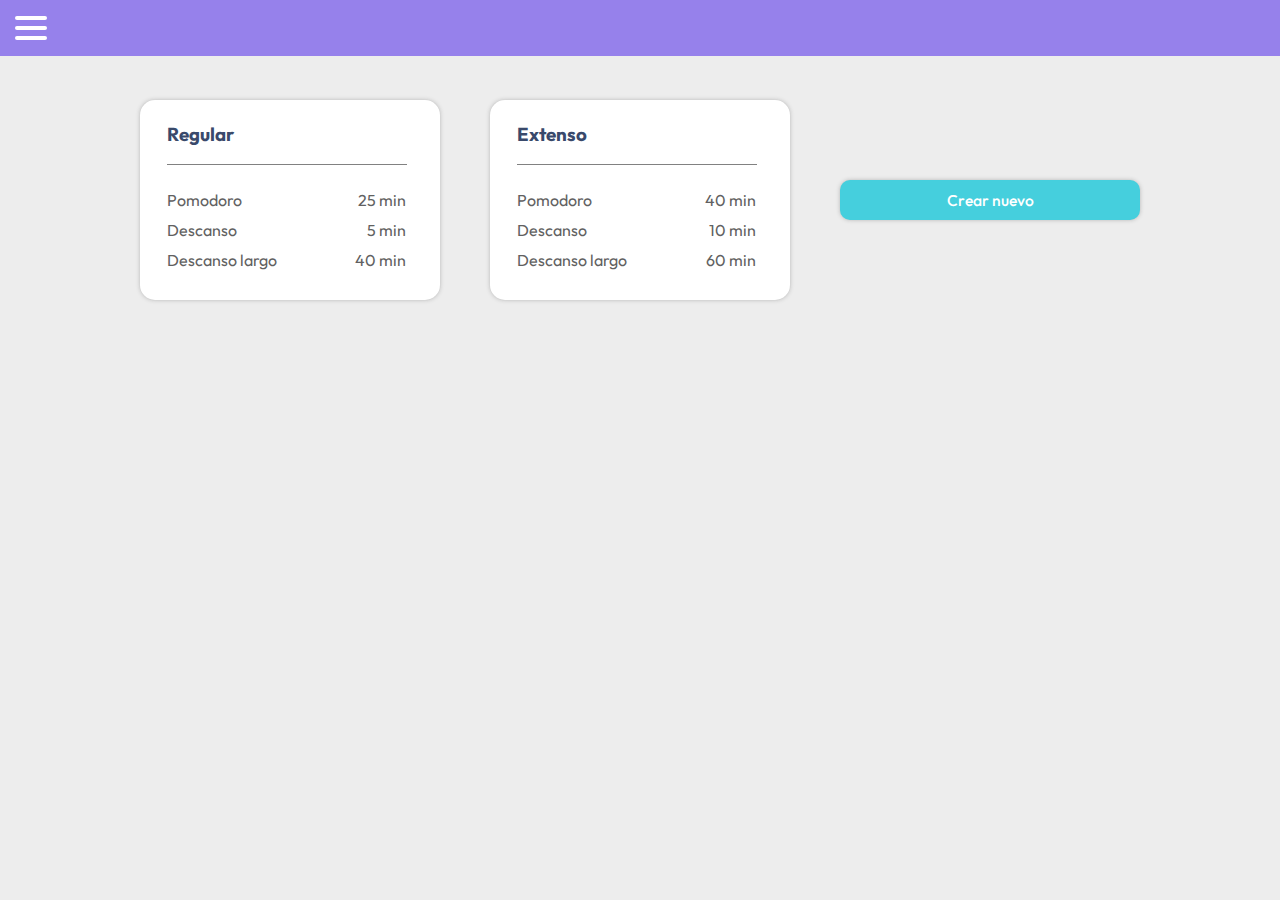
==== playlist.html @ 2ae4f451 "adding-css3" ====
<!DOCTYPE html>
<html lang="en">
<head>
    <meta charset="UTF-8">
    <meta name="viewport" content="width=device-width, initial-scale=1.0">
    <link rel="preconnect" href="https://fonts.googleapis.com">
    <link rel="preconnect" href="https://fonts.gstatic.com" crossorigin>
    <link href="https://fonts.googleapis.com/css2?family=Martian+Mono:wght@100;200;300;400;500;600&family=Outfit:wght@200;300;400;500;600&display=swap" rel="stylesheet">
    <link href="https://cdn.lineicons.com/4.0/lineicons.css" rel="stylesheet" />
    <link rel="stylesheet" href="https://cdnjs.cloudflare.com/ajax/libs/font-awesome/6.4.0/css/all.min.css" integrity="sha512-iecdLmaskl7CVkqkXNQ/ZH/XLlvWZOJyj7Yy7tcenmpD1ypASozpmT/E0iPtmFIB46ZmdtAc9eNBvH0H/ZpiBw==" crossorigin="anonymous" referrerpolicy="no-referrer" />
    <link rel="stylesheet" href="./assets/style.css">
    <title>Playlist</title>
</head>
<body>
    <header>
        <nav class="navbar">
            <button class="navbar-btn">
                <div class="navbar-btn-box">
                    <div class="navbar-btn-inner"></div>
                </div>
            </button>
        </nav>
    </header>
    <main>
        <section class="playlist-cards">
            <div id="modoPorDefecto" class="card">
                <h3 class="card-title">Regular</h3>
                <div class="card-info">
                    <div class="card-info-rows">
                        <ul>
                            <li>Pomodoro</li>
                            <li>Descanso</li>
                            <li>Descanso largo</li>
                        </ul>
                    </div>
                    <div class="card-info-values">
                        <ul>
                            <li>25 min</li>
                            <li>5 min</li>
                            <li>40 min</li>
                        </ul>
                    </div>
                </div>
            </div>
            <div id="modoExtenso" class="card">
                <h3 class="card-title">Extenso</h3>
                <div class="card-info">
                    <div class="card-info-rows">
                        <ul>
                            <li>Pomodoro</li>
                            <li>Descanso</li>
                            <li>Descanso largo</li>
                        </ul>
                    </div>
                    <div class="card-info-values">
                        <ul>
                            <li>40 min</li>
                            <li>10 min</li>
                            <li>60 min</li>
                        </ul>
                    </div>
                </div>
            </div>
            <button class="newCard">
                <h3>Crear nuevo</h3>
            </button>
        </section>
    </main>

    <script src="./js/main.js"></script>
</body>
</html>
---- assets/style.css ----
*{
    margin: 0;
    padding: 0;
    box-sizing: border-box;
}

body{
    background-color: #ededed;
    font-family: 'Outfit', sans-serif;
}

.navbar{
    /*background-color: #212A3E;*/
    background-color: #9681EB;
    position: fixed;
    min-width: 100vw;
    top: 0px;
    height: 56px;
    transition-duration: 0.45s;
    transition-timing-function: cubic-bezier(0.215, 0.61, 0.355, 1);
    z-index: 100;
}

a{
    text-decoration: none;
}

/* Boton menu hamburguesa */
.navbar-btn{
    display: inline-block;
    position: relative;
    top: 15px;
    left: 15px;
    height: 30px;
    background-color: transparent;
    border: none;
    transition-duration: 0.075s;
    transition-timing-function: ease;
}

.navbar-btn-box{
    position: relative;
    background-color: white;
    width: 32px;
    height: 4px;
    margin-bottom: 5px;
    border-radius: 4px;
}

.navbar-btn-inner::before, .navbar-btn-inner::after{
    content: "";
    display: block;
    background-color: white;
    width: 32px;
    height: 4px;
    position: absolute;
    border-radius: 4px;
}

.navbar-btn-inner::before{
    top: -10px;
    transition: top 0.075s 0.1s ease, opacity 0.075s ease; 
}

.navbar-btn-inner::after{
    bottom: -10px;
    transition: bottom 0.075s 0.1s ease, transform 0.075s cubic-bezier(0.55, 0.055, 0.675, 0.19);
}

.active .navbar-btn-box{
    transform: rotate(45deg);
    transition-delay: 0.1s;
    transition-timing-function: cubic-bezier(0.215, 0.61, 0.355, 1); 
}

.active .navbar-btn-inner::before{
    top: 0;
    opacity: 0;
    transition: top 0.075s ease, opacity 0.075s 0.1s ease;
}

.active .navbar-btn-inner::after{
    transform: rotate(-90deg);
    bottom: 0;
    transition: bottom 0.075s ease, transform 0.075s 0.1s ease;
}

/*--*/
/* Navbar menu */
.display-menu{
    transition: .8s;
    height: 100vh;
}

.navbar-menu{
    position: relative;
    top: 25vh;
    display: flex;
    flex-direction: column;
    align-items: center;
}

.navbar-menu li{
    opacity: 0;
    list-style: none;
    margin-bottom: 40px;
    font-family: 'Outfit', sans-serif;
    font-weight: 300;
    font-size: 1.2em;
}

.navbar-menu a{
    color: white;
}

.display-menu .navbar-menu li:nth-child(1){
    animation-name: showlist;
    animation-delay: .1s;
    animation-duration: 1.6s;
    animation-fill-mode: forwards;
    display: block;
}

.display-menu .navbar-menu li:nth-child(2){
    animation-name: showlist;
    animation-delay: .25s;
    animation-duration: 1.6s;
    animation-fill-mode: forwards;
    display: block;
}

.display-menu .navbar-menu li:nth-child(3){
    animation-name: showlist;
    animation-delay: .35s;
    animation-duration: 1.6s;
    animation-fill-mode: forwards;
    display: block;
}


@keyframes showlist {
    0%{
        opacity: 0;
    }
    100%{
        opacity: 1;
    }
}

/*--*/
/* Main */

.container{
    display: grid;
    grid-template-columns: 1fr;
    grid-template-rows: 235px 1fr 150px;
    grid-template-areas: 
    "top"
    "mid"
    "bottom";
    gap: 0px 0px;
    height: clamp(500px, 100vh, 743px);
    justify-items: center;
}

.top-container{
    grid-area: top;
    display: grid;
    grid-template-columns: 1fr;
    grid-template-rows: 150px 1fr;
    grid-template-areas: 
    "tittle"
    "progress";
    gap: 10px;

}

.mid-container{
    grid-area: mid;
    position: relative;
    display: flex;
    flex-direction: column;
    justify-content: space-evenly;
    align-items: center;
}

.bottom-container{
    grid-area: bottom;
}

.btnsContainer{
    position: absolute;
    top: 34.5%;
    left: 124px;
    width: 50px;
    height: 50px;
    text-align: center;
}

.contador{
    width: 179px;
    height: 50px;
    text-align: center;
    font-family: 'Outfit', sans-serif;
    color: #272f3f; 
}



button{
    border: none;
    background-color: transparent;
}

.outsideCircle{
    stroke: white;
    fill: none;
    stroke-width: 10px;
}

.progressCircle{
    fill:none;
    stroke: #9BA4B5;
    stroke-width: 10px;
    transform: rotate(-90deg);
    transform-origin: center;
}

button i{
    font-size: 4em;
    color: #0199a7;
}

.contadorBtn, .contadorBtnStop :hover{
    cursor: pointer;
}

.pomodoro-type{
    grid-area: tittle;
    position: relative;
    top: 80%;
    max-height: 150px;
}

.pomodoro-type h2{
    font-weight: 500;
    font-size: 1.4em;
    color: #272f3f;
}

.pomodoro-progreso{
    grid-area: progress;
}

/* Playlist Cards */

.playlist-cards{
    position: relative;
    top: 100px;
    display: flex;
    flex-flow: row wrap;
    justify-content: center;
    align-items: center;
    gap: 50px;
}

.card{
    width: clamp(300px, 300px, 320px);
    height: 200px;
    border-radius: 15px;
    background-color: white;
    border: 2px transparent solid;
    box-shadow: 0px 0px 5px -1px rgba(36, 36, 36, 0.411);
}

.card:hover{
    border: 2px #212A3E solid;
    box-shadow: 1px 1px 8px 1px #212e3e85;
    
}

.card-title{
    margin-left: 25px;
    margin-top: 20px;
    color: #39496b;
}

.card-title::after{
    content: "";
    display: inline-block;
    width: 240px;
    border-bottom: 1px solid rgb(129, 129, 129);
}

.card-info{
    width: 100%;
    margin-top: 10px;
    color: rgb(97, 97, 97);
}

.card-info-rows{
    margin-left: 25px;
    display: inline-block;
}

.card-info li{
    list-style: none;
    margin-top: 10px;
}

.card-info-values{
    display: inline-block;
    position: relative;
    right: -75px;
    text-align: end;
}

.newCard{
    width: 300px;
    border-radius: 10px;
    height: 40px;
    background-color: #45CFDD;
    border: 2px transparent solid;
    box-shadow: 0px 0px 5px -1px rgba(36, 36, 36, 0.411);
}

.newCard h3{
    color: #ffffff;
    font-weight: 500;
    text-align: center;
    font-family: 'Outfit', sans-serif;
}

.newCard:active{
    border: 2px #212A3E solid;
    box-shadow: 1px 1px 8px 1px #212e3e85;
}
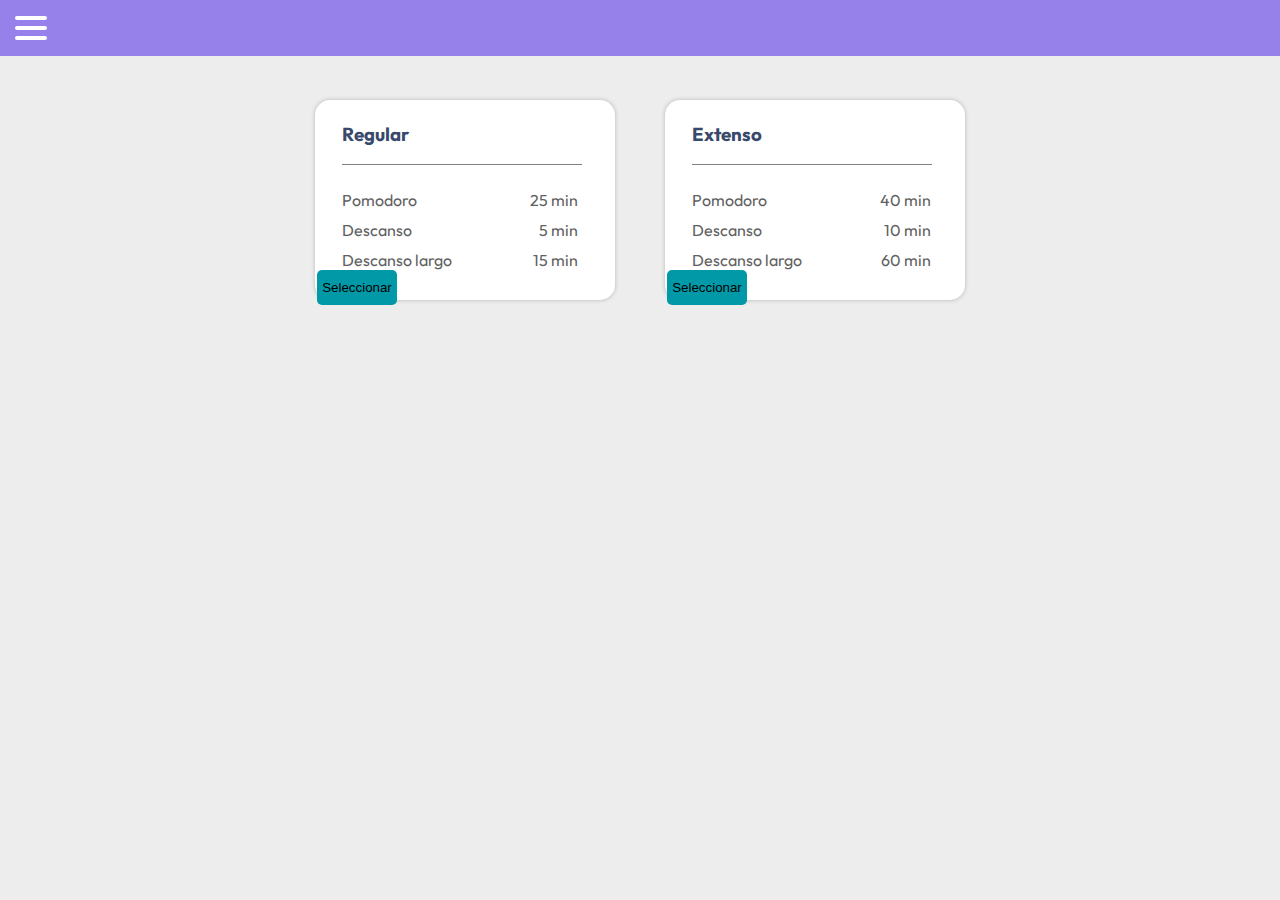
==== commit eb4b5a5a: "Relacionar-paginas" ====
--- a/playlist.html
+++ b/playlist.html
@@ -22,8 +22,8 @@
         </nav>
     </header>
     <main>
-        <section class="playlist-cards">
-            <div id="modoPorDefecto" class="card">
+        <section id="cardSection" class="playlist-cards">
+            <!-- <div id="modoPorDefecto" class="card">
                 <h3 class="card-title">Regular</h3>
                 <div class="card-info">
                     <div class="card-info-rows">
@@ -63,10 +63,10 @@
             </div>
             <button class="newCard">
                 <h3>Crear nuevo</h3>
-            </button>
+            </button> -->
         </section>
     </main>
-
+    <script src="./js/tiposPomodoros.js"></script>
     <script src="./js/main.js"></script>
 </body>
 </html>--- a/assets/style.css
+++ b/assets/style.css
@@ -265,7 +265,7 @@
 }
 
 .card{
-    width: clamp(300px, 300px, 320px);
+    width: clamp(300px, 300px, 400px);
     height: 200px;
     border-radius: 15px;
     background-color: white;
@@ -273,11 +273,6 @@
     box-shadow: 0px 0px 5px -1px rgba(36, 36, 36, 0.411);
 }
 
-.card:hover{
-    border: 2px #212A3E solid;
-    box-shadow: 1px 1px 8px 1px #212e3e85;
-    
-}
 
 .card-title{
     margin-left: 25px;
@@ -332,6 +327,22 @@
 }
 
 .newCard:active{
+    border: 2px #ffffff solid;
+    box-shadow: 1px 1px 8px 1px #212e3e85;
+}
+
+.card-btn{
+    display: inline-block;
+    width: 80px;
+    height: 35px;
+    border-radius: 5px;
+    background-color: #0199a7;
+    cursor: pointer;
+}
+
+
+.seleccionado{
     border: 2px #212A3E solid;
     box-shadow: 1px 1px 8px 1px #212e3e85;
+    
 }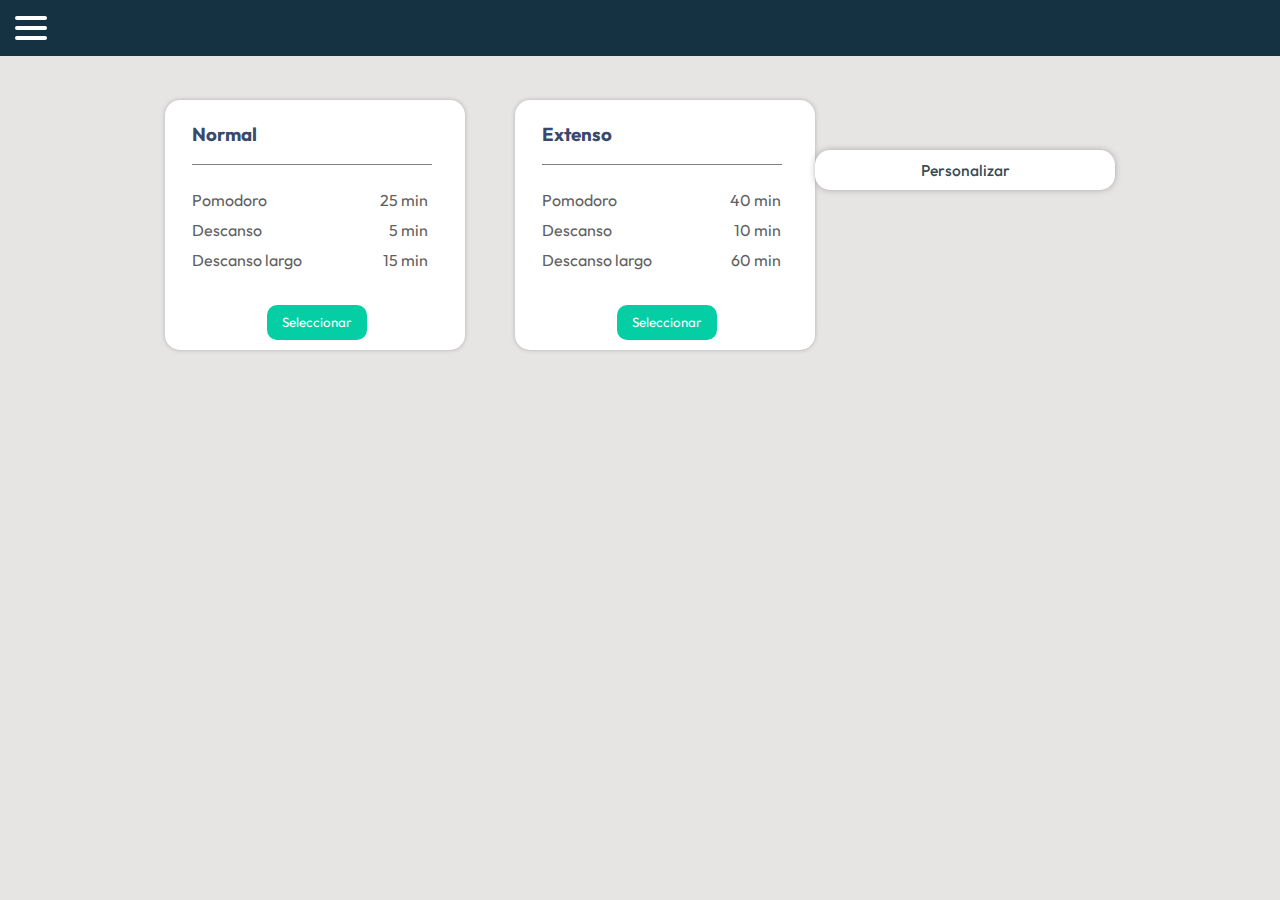
==== commit cbe8dc4d: "adding-css-html" ====
--- a/playlist.html
+++ b/playlist.html
@@ -21,50 +21,15 @@
             </button>
         </nav>
     </header>
-    <main>
-        <section id="cardSection" class="playlist-cards">
-            <!-- <div id="modoPorDefecto" class="card">
-                <h3 class="card-title">Regular</h3>
-                <div class="card-info">
-                    <div class="card-info-rows">
-                        <ul>
-                            <li>Pomodoro</li>
-                            <li>Descanso</li>
-                            <li>Descanso largo</li>
-                        </ul>
-                    </div>
-                    <div class="card-info-values">
-                        <ul>
-                            <li>25 min</li>
-                            <li>5 min</li>
-                            <li>40 min</li>
-                        </ul>
-                    </div>
-                </div>
-            </div>
-            <div id="modoExtenso" class="card">
-                <h3 class="card-title">Extenso</h3>
-                <div class="card-info">
-                    <div class="card-info-rows">
-                        <ul>
-                            <li>Pomodoro</li>
-                            <li>Descanso</li>
-                            <li>Descanso largo</li>
-                        </ul>
-                    </div>
-                    <div class="card-info-values">
-                        <ul>
-                            <li>40 min</li>
-                            <li>10 min</li>
-                            <li>60 min</li>
-                        </ul>
-                    </div>
-                </div>
-            </div>
-            <button class="newCard">
-                <h3>Crear nuevo</h3>
-            </button> -->
-        </section>
+    <main class="main-container">
+        <div id="cardSection" class="playlist-cards">
+        </div>
+        <div>
+            <button class="customBtn">
+                <h3>Personalizar</h3>
+            </button>
+        </div>
+        
     </main>
     <script src="./js/tiposPomodoros.js"></script>
     <script src="./js/main.js"></script>
--- a/assets/style.css
+++ b/assets/style.css
@@ -4,14 +4,22 @@
     box-sizing: border-box;
 }
 
+:root{
+    --bg-color: #e7e4e4;
+    --navbar-color: #153243;
+    --btns-color: #03CEA4;
+    --progressBar-color: #FF3C38;
+    --title-color: #153243;
+}
+
 body{
-    background-color: #ededed;
+    background-color: var(--bg-color);
+    /* background-image: linear-gradient(to bottom, #c9c5c7, var(--bg-color)); */
     font-family: 'Outfit', sans-serif;
 }
 
 .navbar{
-    /*background-color: #212A3E;*/
-    background-color: #9681EB;
+    background-color: var(--navbar-color);
     position: fixed;
     min-width: 100vw;
     top: 0px;
@@ -90,6 +98,7 @@
 .display-menu{
     transition: .8s;
     height: 100vh;
+    background-color: #38838d;
 }
 
 .navbar-menu{
@@ -150,6 +159,12 @@
 /*--*/
 /* Main */
 
+.main-container{
+    display: flex;
+    flex-flow: row wrap;
+    justify-content: center;
+    max-height: 800px;
+} 
 .container{
     display: grid;
     grid-template-columns: 1fr;
@@ -190,8 +205,7 @@
 
 .btnsContainer{
     position: absolute;
-    top: 34.5%;
-    left: 124px;
+    top: 34.8%;
     width: 50px;
     height: 50px;
     text-align: center;
@@ -205,13 +219,15 @@
     color: #272f3f; 
 }
 
-
-
 button{
     border: none;
     background-color: transparent;
 }
 
+.fa-play{
+    position: relative;
+    left: 4px;
+}
 .outsideCircle{
     stroke: white;
     fill: none;
@@ -220,7 +236,7 @@
 
 .progressCircle{
     fill:none;
-    stroke: #9BA4B5;
+    stroke: var(--progressBar-color);
     stroke-width: 10px;
     transform: rotate(-90deg);
     transform-origin: center;
@@ -228,7 +244,7 @@
 
 button i{
     font-size: 4em;
-    color: #0199a7;
+    color: var(--btns-color);
 }
 
 .contadorBtn, .contadorBtnStop :hover{
@@ -244,9 +260,10 @@
 
 .pomodoro-type h2{
     font-weight: 500;
-    font-size: 1.4em;
-    color: #272f3f;
-}
+    font-size: 1.6em;
+    color: var(--title-color);
+}
+
 
 .pomodoro-progreso{
     grid-area: progress;
@@ -266,7 +283,7 @@
 
 .card{
     width: clamp(300px, 300px, 400px);
-    height: 200px;
+    height: 250px;
     border-radius: 15px;
     background-color: white;
     border: 2px transparent solid;
@@ -310,39 +327,53 @@
     text-align: end;
 }
 
-.newCard{
+
+.card-btn{
+    position: relative;
+    top: 35px;
+    left: 100px;
+    width: 100px;
+    height: 35px;
+    padding: 5px 0px 6px 0px;
+    border-radius: 10px;
+    background-color: var(--btns-color);
+    cursor: pointer;
+    font-family: 'Outfit', sans-serif;
+    color: white;
+}
+
+.customBtn{
+    position: relative;
+    top: 50px;
     width: 300px;
-    border-radius: 10px;
+    border-radius: 15px;
     height: 40px;
-    background-color: #45CFDD;
-    border: 2px transparent solid;
-    box-shadow: 0px 0px 5px -1px rgba(36, 36, 36, 0.411);
-}
-
-.newCard h3{
-    color: #ffffff;
+    margin-top: 100px;
+    background-color: white;
+    box-shadow: 0px 0px 7px -1px rgba(36, 36, 36, 0.411);
+    
+}
+
+.customBtn h3{
+    color: #243945e7;
     font-weight: 500;
     text-align: center;
     font-family: 'Outfit', sans-serif;
-}
-
-.newCard:active{
-    border: 2px #ffffff solid;
-    box-shadow: 1px 1px 8px 1px #212e3e85;
-}
-
-.card-btn{
-    display: inline-block;
-    width: 80px;
-    height: 35px;
-    border-radius: 5px;
-    background-color: #0199a7;
-    cursor: pointer;
-}
-
+    
+}
+
+.customBtn:active{
+    box-shadow: none;
+    border: 1px solid #243945e7;
+}
 
 .seleccionado{
-    border: 2px #212A3E solid;
+    border: 2px var(--progressBar-color) solid;
     box-shadow: 1px 1px 8px 1px #212e3e85;
     
-}+}
+
+.seleccionado button{
+    background-color: #4b6163;;
+}
+
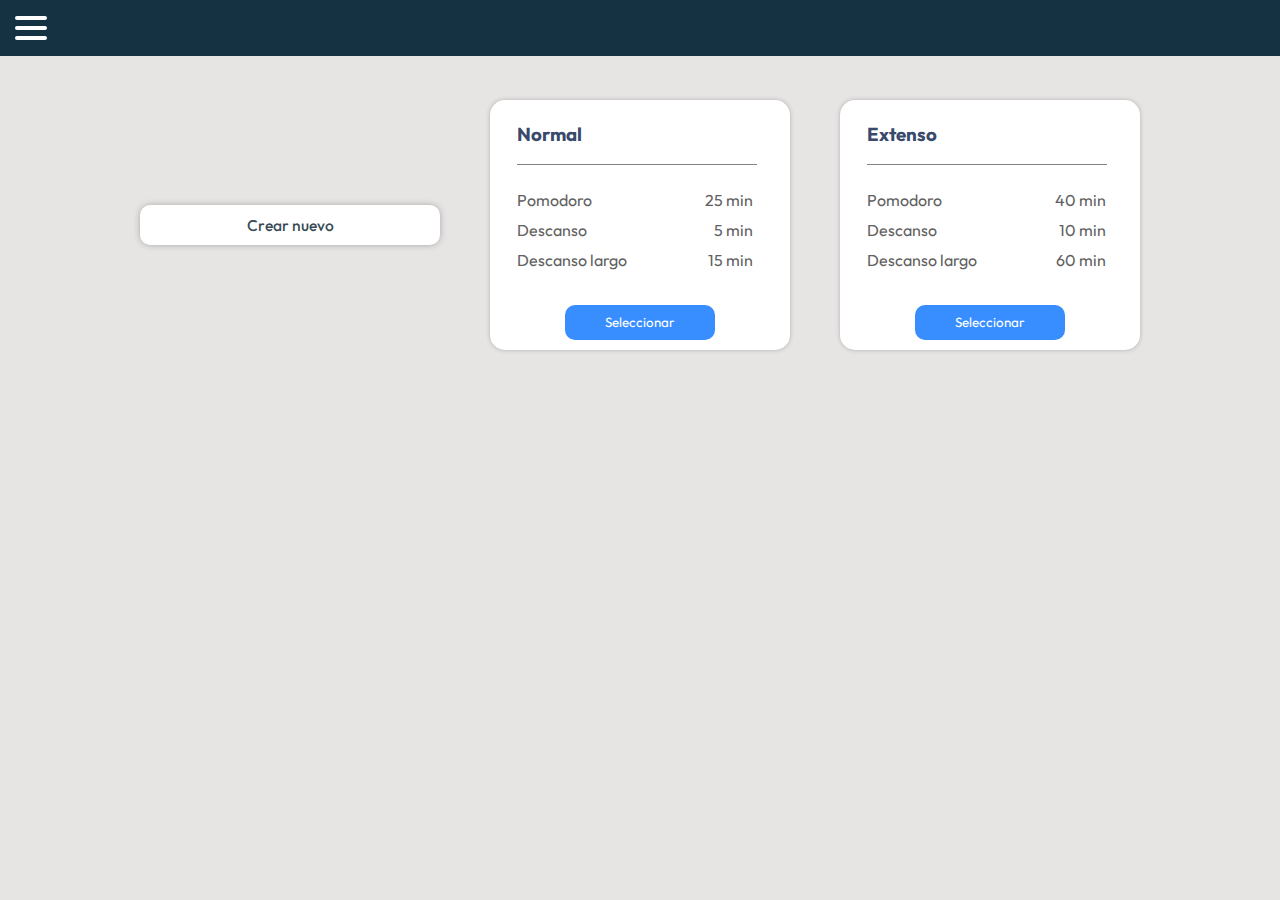
==== commit 48fefef7: "fixing-css-html-details.2" ====
--- a/playlist.html
+++ b/playlist.html
@@ -22,14 +22,11 @@
         </nav>
     </header>
     <main class="main-container">
-        <div id="cardSection" class="playlist-cards">
-        </div>
-        <div>
-            <button class="customBtn">
-                <h3>Personalizar</h3>
-            </button>
-        </div>
-        
+        <div id="cardSection" class="cards-container">
+            <button class="custom-card-btn">
+                <h3>Crear nuevo</h3>
+            </button>   
+        </div>  
     </main>
     <script src="./js/tiposPomodoros.js"></script>
     <script src="./js/main.js"></script>
--- a/assets/style.css
+++ b/assets/style.css
@@ -10,6 +10,7 @@
     --btns-color: #03CEA4;
     --progressBar-color: #FF3C38;
     --title-color: #153243;
+    --test-color: #388eff;
 }
 
 body{
@@ -98,7 +99,7 @@
 .display-menu{
     transition: .8s;
     height: 100vh;
-    background-color: #38838d;
+    background-color: #204b64;
 }
 
 .navbar-menu{
@@ -159,12 +160,6 @@
 /*--*/
 /* Main */
 
-.main-container{
-    display: flex;
-    flex-flow: row wrap;
-    justify-content: center;
-    max-height: 800px;
-} 
 .container{
     display: grid;
     grid-template-columns: 1fr;
@@ -195,7 +190,6 @@
     position: relative;
     display: flex;
     flex-direction: column;
-    justify-content: space-evenly;
     align-items: center;
 }
 
@@ -203,9 +197,17 @@
     grid-area: bottom;
 }
 
-.btnsContainer{
-    position: absolute;
-    top: 34.8%;
+
+.svg-container{
+    position: relative;
+    max-height: 300px;
+}
+
+
+.mainBtn{
+    position:absolute;
+    top: 125px;
+    left: 125px;
     width: 50px;
     height: 50px;
     text-align: center;
@@ -214,8 +216,10 @@
 .contador{
     width: 179px;
     height: 50px;
+    margin-top: 40px;
     text-align: center;
     font-family: 'Outfit', sans-serif;
+    font-size: 1.2em;
     color: #272f3f; 
 }
 
@@ -226,8 +230,14 @@
 
 .fa-play{
     position: relative;
-    left: 4px;
-}
+    left: 5px;
+}
+
+.fa-pause{
+    position: relative;
+    left: 1px;
+}
+
 .outsideCircle{
     stroke: white;
     fill: none;
@@ -244,7 +254,7 @@
 
 button i{
     font-size: 4em;
-    color: var(--btns-color);
+    color: var(--test-color);
 }
 
 .contadorBtn, .contadorBtnStop :hover{
@@ -260,7 +270,7 @@
 
 .pomodoro-type h2{
     font-weight: 500;
-    font-size: 1.6em;
+    font-size: 1.5em;
     color: var(--title-color);
 }
 
@@ -271,7 +281,12 @@
 
 /* Playlist Cards */
 
-.playlist-cards{
+.main-container{
+    height: clamp(500px, 100vh, 743px);
+}
+
+
+.cards-container{
     position: relative;
     top: 100px;
     display: flex;
@@ -282,6 +297,9 @@
 }
 
 .card{
+    display: flex;
+    flex-flow: column wrap;
+    align-items: center;
     width: clamp(300px, 300px, 400px);
     height: 250px;
     border-radius: 15px;
@@ -330,31 +348,30 @@
 
 .card-btn{
     position: relative;
-    top: 35px;
-    left: 100px;
-    width: 100px;
+    width: 150px;
     height: 35px;
     padding: 5px 0px 6px 0px;
+    margin-top: 35px;
     border-radius: 10px;
-    background-color: var(--btns-color);
+    background-color: var(--test-color);
     cursor: pointer;
     font-family: 'Outfit', sans-serif;
     color: white;
-}
-
-.customBtn{
-    position: relative;
-    top: 50px;
+    transition-duration: .5s;
+    transition-timing-function: ease;
+}
+
+
+.custom-card-btn{
     width: 300px;
-    border-radius: 15px;
+    border-radius: 10px;
     height: 40px;
-    margin-top: 100px;
     background-color: white;
     box-shadow: 0px 0px 7px -1px rgba(36, 36, 36, 0.411);
     
 }
 
-.customBtn h3{
+.custom-card-btn h3{
     color: #243945e7;
     font-weight: 500;
     text-align: center;
@@ -362,18 +379,32 @@
     
 }
 
-.customBtn:active{
+/* .fa-square-plus{
+    font-size: 1.5em;
+    color: #243945e7;
+} */
+
+.custom-card-btn:active{
     box-shadow: none;
     border: 1px solid #243945e7;
+}
+
+.fa-check{
+    position: relative;
+    top: 1px;
+    left: .6px;
+    font-size: 1.3em;
+    color: white;
 }
 
 .seleccionado{
     border: 2px var(--progressBar-color) solid;
     box-shadow: 1px 1px 8px 1px #212e3e85;
-    
 }
 
 .seleccionado button{
-    background-color: #4b6163;;
-}
-
+    background-color: var(--progressBar-color);
+    width: 35px;
+    border-radius: 20px;
+}
+
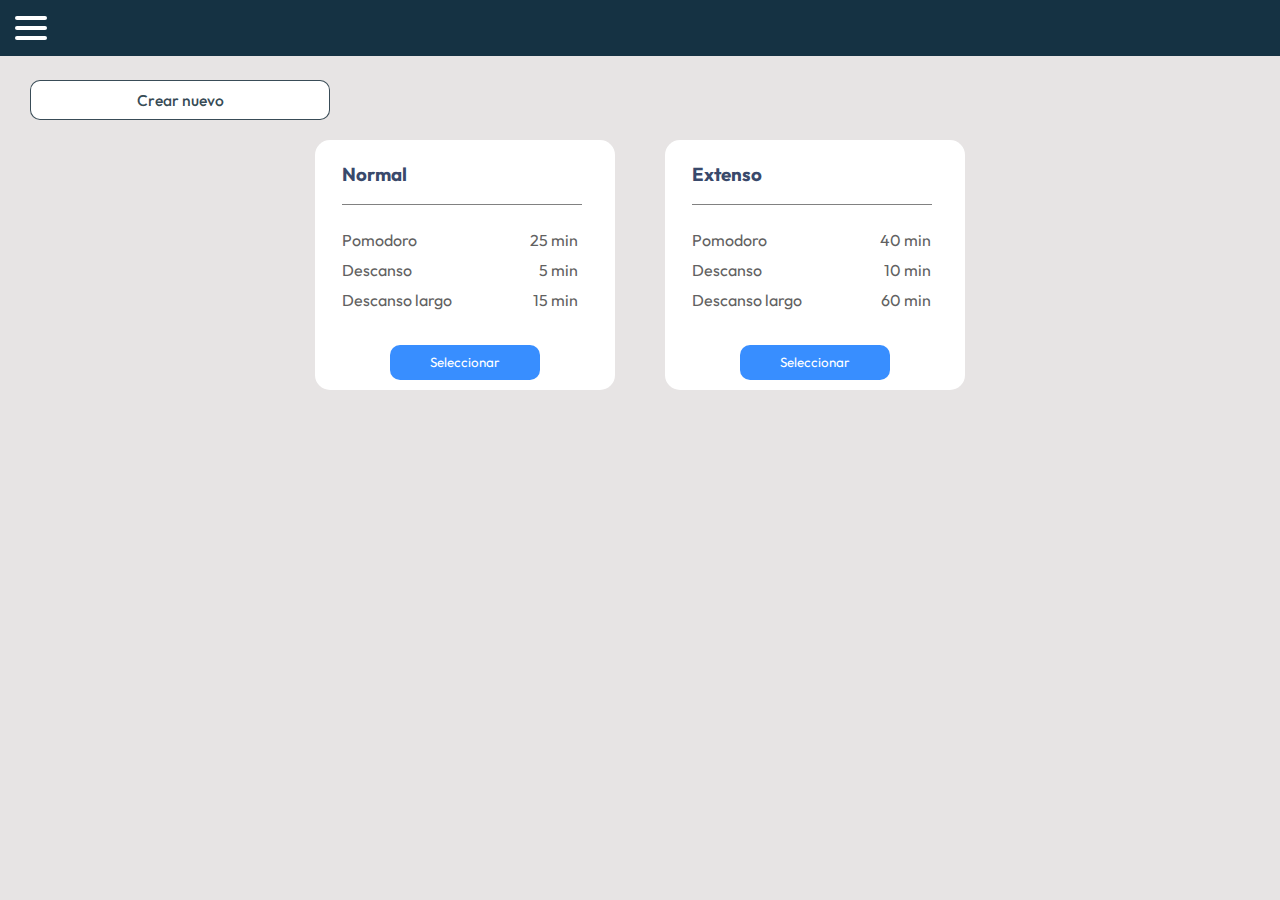
==== commit f793cbbc: "customise-mode" ====
--- a/playlist.html
+++ b/playlist.html
@@ -22,10 +22,11 @@
         </nav>
     </header>
     <main class="main-container">
+        <button class="custom-card-btn">
+            <h3>Crear nuevo</h3>
+        </button> 
         <div id="cardSection" class="cards-container">
-            <button class="custom-card-btn">
-                <h3>Crear nuevo</h3>
-            </button>   
+              
         </div>  
     </main>
     <script src="./js/tiposPomodoros.js"></script>
--- a/assets/style.css
+++ b/assets/style.css
@@ -305,7 +305,8 @@
     border-radius: 15px;
     background-color: white;
     border: 2px transparent solid;
-    box-shadow: 0px 0px 5px -1px rgba(36, 36, 36, 0.411);
+    /* box-shadow: 0px 0px 5px -1px rgba(36, 36, 36, 0.411); */
+    
 }
 
 
@@ -363,11 +364,15 @@
 
 
 .custom-card-btn{
+    position: relative;
+    top: 80px;
+    left: 30px;
     width: 300px;
     border-radius: 10px;
     height: 40px;
     background-color: white;
-    box-shadow: 0px 0px 7px -1px rgba(36, 36, 36, 0.411);
+    border: 1px solid #243945e7;
+    /* box-shadow: 0px 0px 7px -1px rgba(36, 36, 36, 0.411); */
     
 }
 
@@ -379,14 +384,15 @@
     
 }
 
-/* .fa-square-plus{
-    font-size: 1.5em;
-    color: #243945e7;
-} */
-
 .custom-card-btn:active{
     box-shadow: none;
     border: 1px solid #243945e7;
+    background-color: #243945e7;
+    
+}
+
+.custom-card-btn h3:active{
+    color: white;
 }
 
 .fa-check{
@@ -398,8 +404,11 @@
 }
 
 .seleccionado{
-    border: 2px var(--progressBar-color) solid;
     box-shadow: 1px 1px 8px 1px #212e3e85;
+    animation-name: showBorder;
+    animation-duration: .7s;
+    /* animation-direction:reverse; */
+    animation-fill-mode:forwards;
 }
 
 .seleccionado button{
@@ -408,3 +417,22 @@
     border-radius: 20px;
 }
 
+
+@keyframes showBorder{
+    0%{
+        border: 2px transparent solid;
+    }
+    25%{
+        border-top: 2px var(--progressBar-color) solid;
+    }
+    50%{
+        border-right: 2px var(--progressBar-color) solid;
+        border-left: 2px var(--progressBar-color) solid;
+    }
+    75%{
+        border: 2px var(--progressBar-color) solid;
+    }
+    100%{
+        border: 2px transparent solid;
+    }
+}
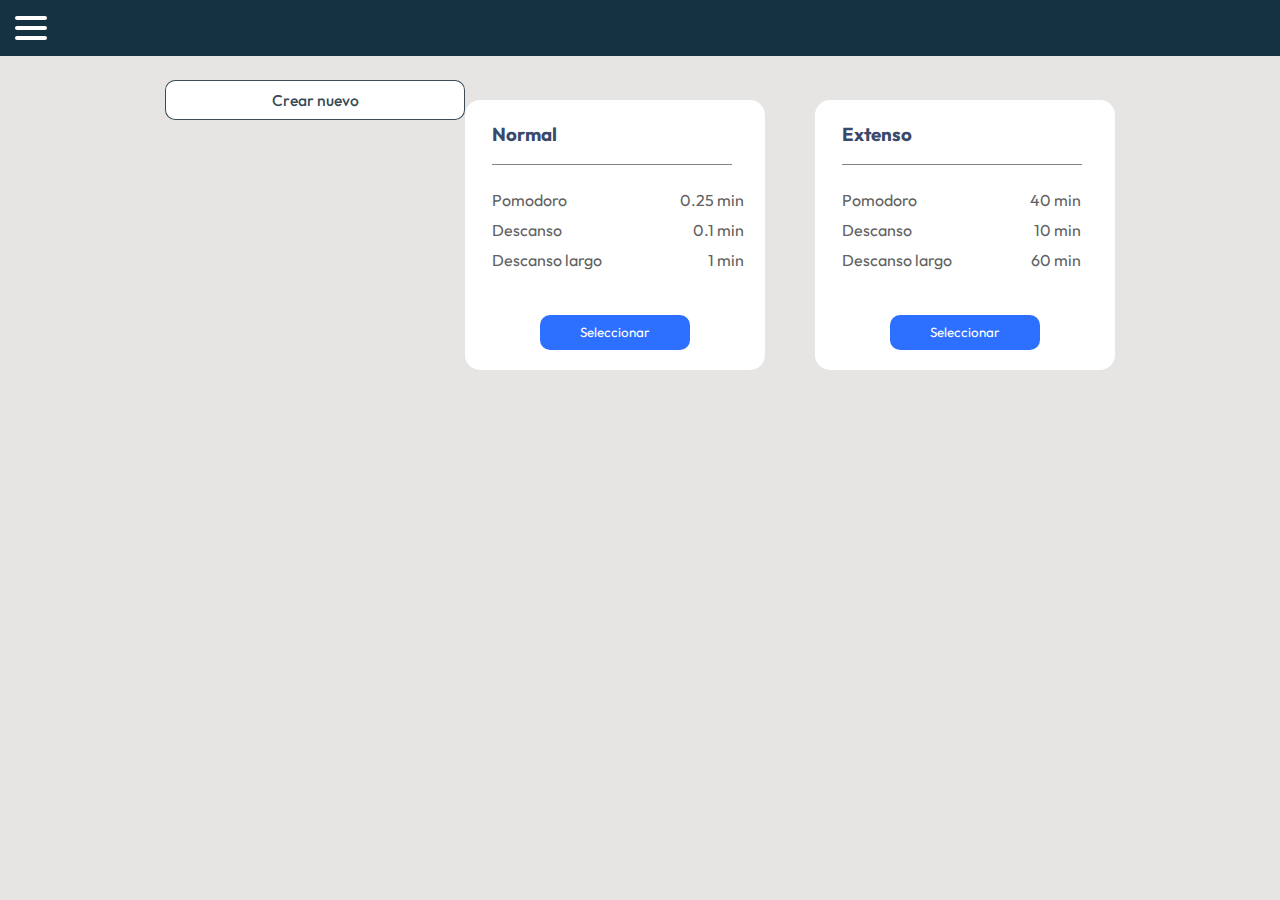
==== commit 68983568: "add-progress-status" ====
--- a/playlist.html
+++ b/playlist.html
@@ -22,9 +22,11 @@
         </nav>
     </header>
     <main class="main-container">
-        <button class="custom-card-btn">
-            <h3>Crear nuevo</h3>
-        </button> 
+        <div class="custom-card-btn-container">
+            <button class="custom-card-btn">
+                <h3>Crear nuevo</h3>
+            </button> 
+        </div>
         <div id="cardSection" class="cards-container">
               
         </div>  
--- a/assets/style.css
+++ b/assets/style.css
@@ -7,10 +7,16 @@
 :root{
     --bg-color: #e7e4e4;
     --navbar-color: #153243;
+    --display-color: #153243;
     --btns-color: #03CEA4;
     --progressBar-color: #FF3C38;
-    --title-color: #153243;
-    --test-color: #388eff;
+    --title-color: #000000;
+    --subtitle-color: #153243;
+    --main-btn: #2d6fff;
+    --hamburg-btn: #ffffff;
+    --menuList-btn: #ffffff;
+    --stroke-color: #ffffff;
+    --dots-color: #ffffff;
 }
 
 body{
@@ -34,6 +40,9 @@
     text-decoration: none;
 }
 
+button:hover{
+    cursor: pointer;
+}
 /* Boton menu hamburguesa */
 .navbar-btn{
     display: inline-block;
@@ -49,7 +58,7 @@
 
 .navbar-btn-box{
     position: relative;
-    background-color: white;
+    background-color: var(--hamburg-btn);
     width: 32px;
     height: 4px;
     margin-bottom: 5px;
@@ -59,7 +68,7 @@
 .navbar-btn-inner::before, .navbar-btn-inner::after{
     content: "";
     display: block;
-    background-color: white;
+    background-color: var(--hamburg-btn);
     width: 32px;
     height: 4px;
     position: absolute;
@@ -99,7 +108,7 @@
 .display-menu{
     transition: .8s;
     height: 100vh;
-    background-color: #204b64;
+    background-color: var(--display-color);
 }
 
 .navbar-menu{
@@ -120,7 +129,7 @@
 }
 
 .navbar-menu a{
-    color: white;
+    color: var(--menuList-btn);
 }
 
 .display-menu .navbar-menu li:nth-child(1){
@@ -168,7 +177,7 @@
     "top"
     "mid"
     "bottom";
-    gap: 0px 0px;
+    gap: 20px 0px;
     height: clamp(500px, 100vh, 743px);
     justify-items: center;
 }
@@ -177,12 +186,12 @@
     grid-area: top;
     display: grid;
     grid-template-columns: 1fr;
-    grid-template-rows: 150px 1fr;
-    grid-template-areas: 
+    grid-template-rows: 55px 80px 1fr 1fr;
+    grid-template-areas:
+    "." 
     "tittle"
+    "subtittle"
     "progress";
-    gap: 10px;
-
 }
 
 .mid-container{
@@ -220,10 +229,11 @@
     text-align: center;
     font-family: 'Outfit', sans-serif;
     font-size: 1.2em;
-    color: #272f3f; 
+    color: var(--subtitle-color);
 }
 
 button{
+    appearance: none;
     border: none;
     background-color: transparent;
 }
@@ -239,7 +249,7 @@
 }
 
 .outsideCircle{
-    stroke: white;
+    stroke: var(--stroke-color);
     fill: none;
     stroke-width: 10px;
 }
@@ -254,7 +264,7 @@
 
 button i{
     font-size: 4em;
-    color: var(--test-color);
+    color: var(--main-btn);
 }
 
 .contadorBtn, .contadorBtnStop :hover{
@@ -264,8 +274,9 @@
 .pomodoro-type{
     grid-area: tittle;
     position: relative;
-    top: 80%;
-    max-height: 150px;
+    top: 35%;
+    max-height: 50px;
+    text-align: center;
 }
 
 .pomodoro-type h2{
@@ -274,15 +285,34 @@
     color: var(--title-color);
 }
 
+.pomodoro-type::after{
+    content: "";
+    display: inline-block;
+    border-bottom: 1px solid rgb(141, 141, 141);
+    width: 200px;
+}
+
 
 .pomodoro-progreso{
     grid-area: progress;
-}
+    padding-top: 10px;
+}
+
+.progressDots{
+    stroke: rgb(66, 66, 66);
+    stroke-width: 1px;
+    fill: var(--dots-color);
+
+}
+
 
 /* Playlist Cards */
 
 .main-container{
-    height: clamp(500px, 100vh, 743px);
+    display: flex;
+    flex-direction: row;
+    flex-wrap: wrap;
+    justify-content : center;
 }
 
 
@@ -297,11 +327,12 @@
 }
 
 .card{
+    position: relative;
     display: flex;
     flex-flow: column wrap;
     align-items: center;
     width: clamp(300px, 300px, 400px);
-    height: 250px;
+    height: clamp(250px, 270px, 400px);
     border-radius: 15px;
     background-color: white;
     border: 2px transparent solid;
@@ -309,6 +340,29 @@
     
 }
 
+.card input{
+    appearance: none;
+    border: none;
+    border-radius: 10px;
+    height: 30px;
+    padding-left: 10px;
+    /* box-shadow: 0px 0px 3px 0px rgba(32, 32, 32, 0.575); */
+    font-size: 1em;
+    font-family: 'Outfit', sans-serif;
+    background-color: rgba(216, 216, 216, 0.705);
+    color: rgb(0, 0, 0);
+}
+
+.input-titulo{
+    position: relative;
+    top: 20px;
+    left: -20px;
+    margin-bottom: 30px;
+}
+
+.custom-list li{
+    padding-bottom: 10px;
+}
 
 .card-title{
     margin-left: 25px;
@@ -323,6 +377,18 @@
     border-bottom: 1px solid rgb(129, 129, 129);
 }
 
+.card-delete-btn{
+    position: absolute;
+    right: 35px;
+    top: 27px;
+    
+}
+
+.fa-trash-can{
+    color: var(--title-color);
+    font-size: 1.32em;
+}
+
 .card-info{
     width: 100%;
     margin-top: 10px;
@@ -346,15 +412,24 @@
     text-align: end;
 }
 
+.card-info-values input{
+    width: 40px;
+    padding-left: 5px;
+    border-radius: 5px;
+}
+
+.custom-values{
+    right: -55px;
+}
 
 .card-btn{
     position: relative;
     width: 150px;
     height: 35px;
     padding: 5px 0px 6px 0px;
-    margin-top: 35px;
+    margin-top: 45px;
     border-radius: 10px;
-    background-color: var(--test-color);
+    background-color: var(--main-btn);
     cursor: pointer;
     font-family: 'Outfit', sans-serif;
     color: white;
@@ -362,11 +437,16 @@
     transition-timing-function: ease;
 }
 
+.custom-btn{
+    margin-top: 28px;
+}
+
+.custom-card-btn-container{
+    position: relative;
+    top: 80px;
+}
 
 .custom-card-btn{
-    position: relative;
-    top: 80px;
-    left: 30px;
     width: 300px;
     border-radius: 10px;
     height: 40px;
@@ -384,6 +464,8 @@
     
 }
 
+
+
 .custom-card-btn:active{
     box-shadow: none;
     border: 1px solid #243945e7;
@@ -411,13 +493,14 @@
     animation-fill-mode:forwards;
 }
 
-.seleccionado button{
+.seleccionado .card-btn{
     background-color: var(--progressBar-color);
     width: 35px;
     border-radius: 20px;
 }
 
 
+
 @keyframes showBorder{
     0%{
         border: 2px transparent solid;
@@ -436,3 +519,4 @@
         border: 2px transparent solid;
     }
 }
+
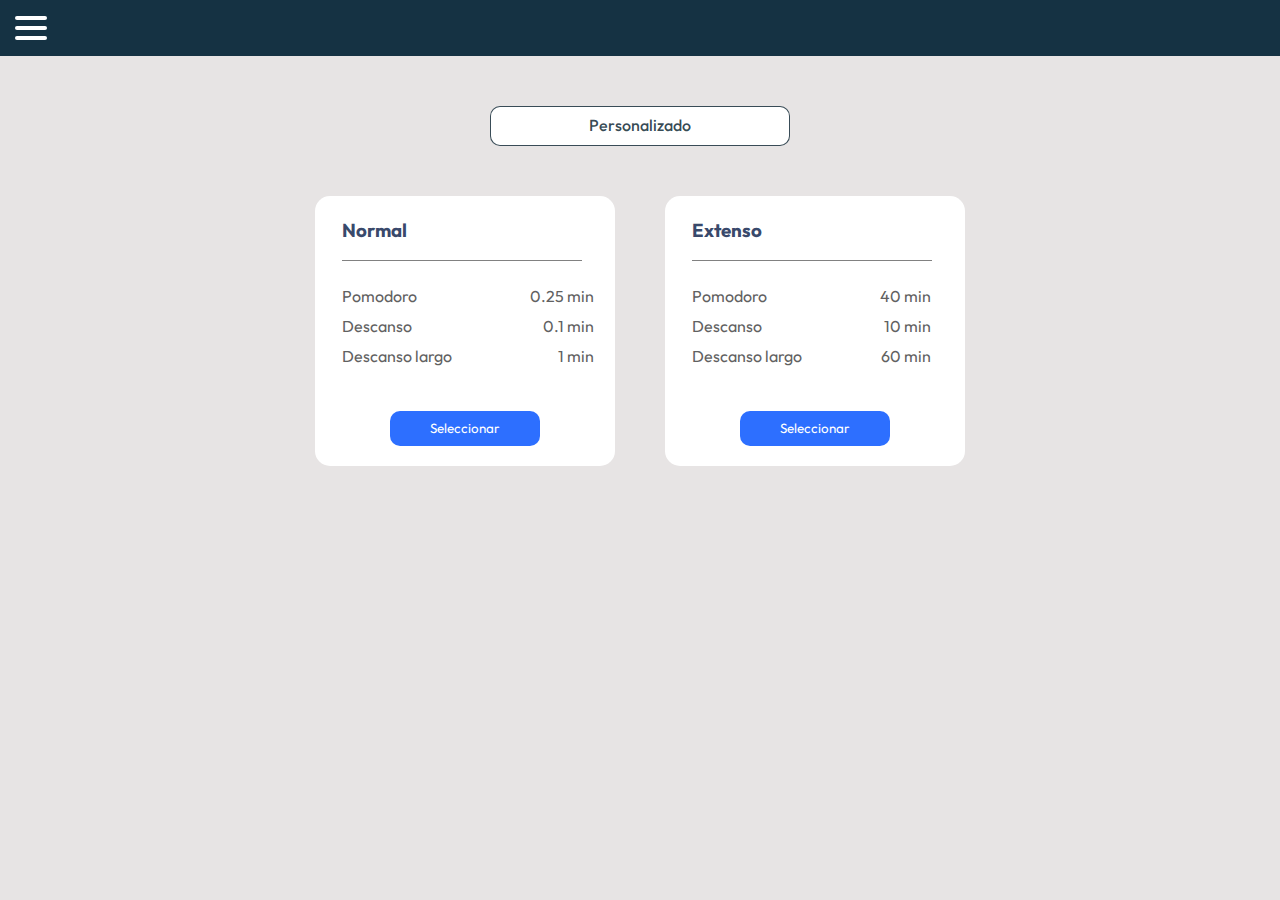
==== commit 8dc90927: "validar-custom-card" ====
--- a/playlist.html
+++ b/playlist.html
@@ -22,15 +22,16 @@
         </nav>
     </header>
     <main class="main-container">
-        <div class="custom-card-btn-container">
-            <button class="custom-card-btn">
-                <h3>Crear nuevo</h3>
-            </button> 
+        
+        <a href="#valorTitulo" class="custom-card-btn">Personalizado</a> 
+       
+        <div id="cardSection" class="cards-container">
         </div>
-        <div id="cardSection" class="cards-container">
-              
-        </div>  
+          
     </main>
+    <footer class="footerPlaylist">
+        <div></div>
+    </footer>
     <script src="./js/tiposPomodoros.js"></script>
     <script src="./js/main.js"></script>
 </body>
--- a/assets/style.css
+++ b/assets/style.css
@@ -17,6 +17,11 @@
     --menuList-btn: #ffffff;
     --stroke-color: #ffffff;
     --dots-color: #ffffff;
+    --top-box-bg-color: #000000;
+}
+
+html{
+    scroll-behavior: smooth;
 }
 
 body{
@@ -43,6 +48,7 @@
 button:hover{
     cursor: pointer;
 }
+
 /* Boton menu hamburguesa */
 .navbar-btn{
     display: inline-block;
@@ -172,12 +178,13 @@
 .container{
     display: grid;
     grid-template-columns: 1fr;
-    grid-template-rows: 235px 1fr 150px;
-    grid-template-areas: 
+    grid-template-rows: 56px 200px 1fr 100px;
+    grid-template-areas:
+    "."
     "top"
     "mid"
     "bottom";
-    gap: 20px 0px;
+    gap: 20px;
     height: clamp(500px, 100vh, 743px);
     justify-items: center;
 }
@@ -186,12 +193,13 @@
     grid-area: top;
     display: grid;
     grid-template-columns: 1fr;
-    grid-template-rows: 55px 80px 1fr 1fr;
+    grid-template-rows: 70px 70px 60px;
     grid-template-areas:
-    "." 
     "tittle"
     "subtittle"
     "progress";
+    /* background-color: var(--top-box-bg-color);
+    border-radius: 10px; */
 }
 
 .mid-container{
@@ -200,6 +208,7 @@
     display: flex;
     flex-direction: column;
     align-items: center;
+    
 }
 
 .bottom-container{
@@ -309,16 +318,23 @@
 /* Playlist Cards */
 
 .main-container{
-    display: flex;
-    flex-direction: row;
-    flex-wrap: wrap;
-    justify-content : center;
+
+    display: grid;
+    grid-template-columns: 1fr;
+    grid-template-rows: 56px 80px 1fr 100px;
+    grid-template-areas: 
+    "."
+    "customCardBtn"
+    "cardSection"
+    "footer";
+    gap: 30px;
+    justify-items: center;
+    align-items: center;
 }
 
 
 .cards-container{
-    position: relative;
-    top: 100px;
+    grid-area: cardSection;
     display: flex;
     flex-flow: row wrap;
     justify-content: center;
@@ -380,7 +396,7 @@
 .card-delete-btn{
     position: absolute;
     right: 35px;
-    top: 27px;
+    top: 25px;
     
 }
 
@@ -441,26 +457,21 @@
     margin-top: 28px;
 }
 
-.custom-card-btn-container{
-    position: relative;
-    top: 80px;
-}
 
 .custom-card-btn{
+    grid-area: customCardBtn;
     width: 300px;
     border-radius: 10px;
     height: 40px;
+    padding-top: 8px;
     background-color: white;
     border: 1px solid #243945e7;
-    /* box-shadow: 0px 0px 7px -1px rgba(36, 36, 36, 0.411); */
-    
-}
-
-.custom-card-btn h3{
     color: #243945e7;
     font-weight: 500;
     text-align: center;
     font-family: 'Outfit', sans-serif;
+    
+    /* box-shadow: 0px 0px 7px -1px rgba(36, 36, 36, 0.411); */
     
 }
 
@@ -499,6 +510,14 @@
     border-radius: 20px;
 }
 
+.cards-container h6{
+    color: red;
+    max-width: 300px;
+}
+
+.footerPlaylist{
+    grid-area: footer;
+}
 
 
 @keyframes showBorder{
